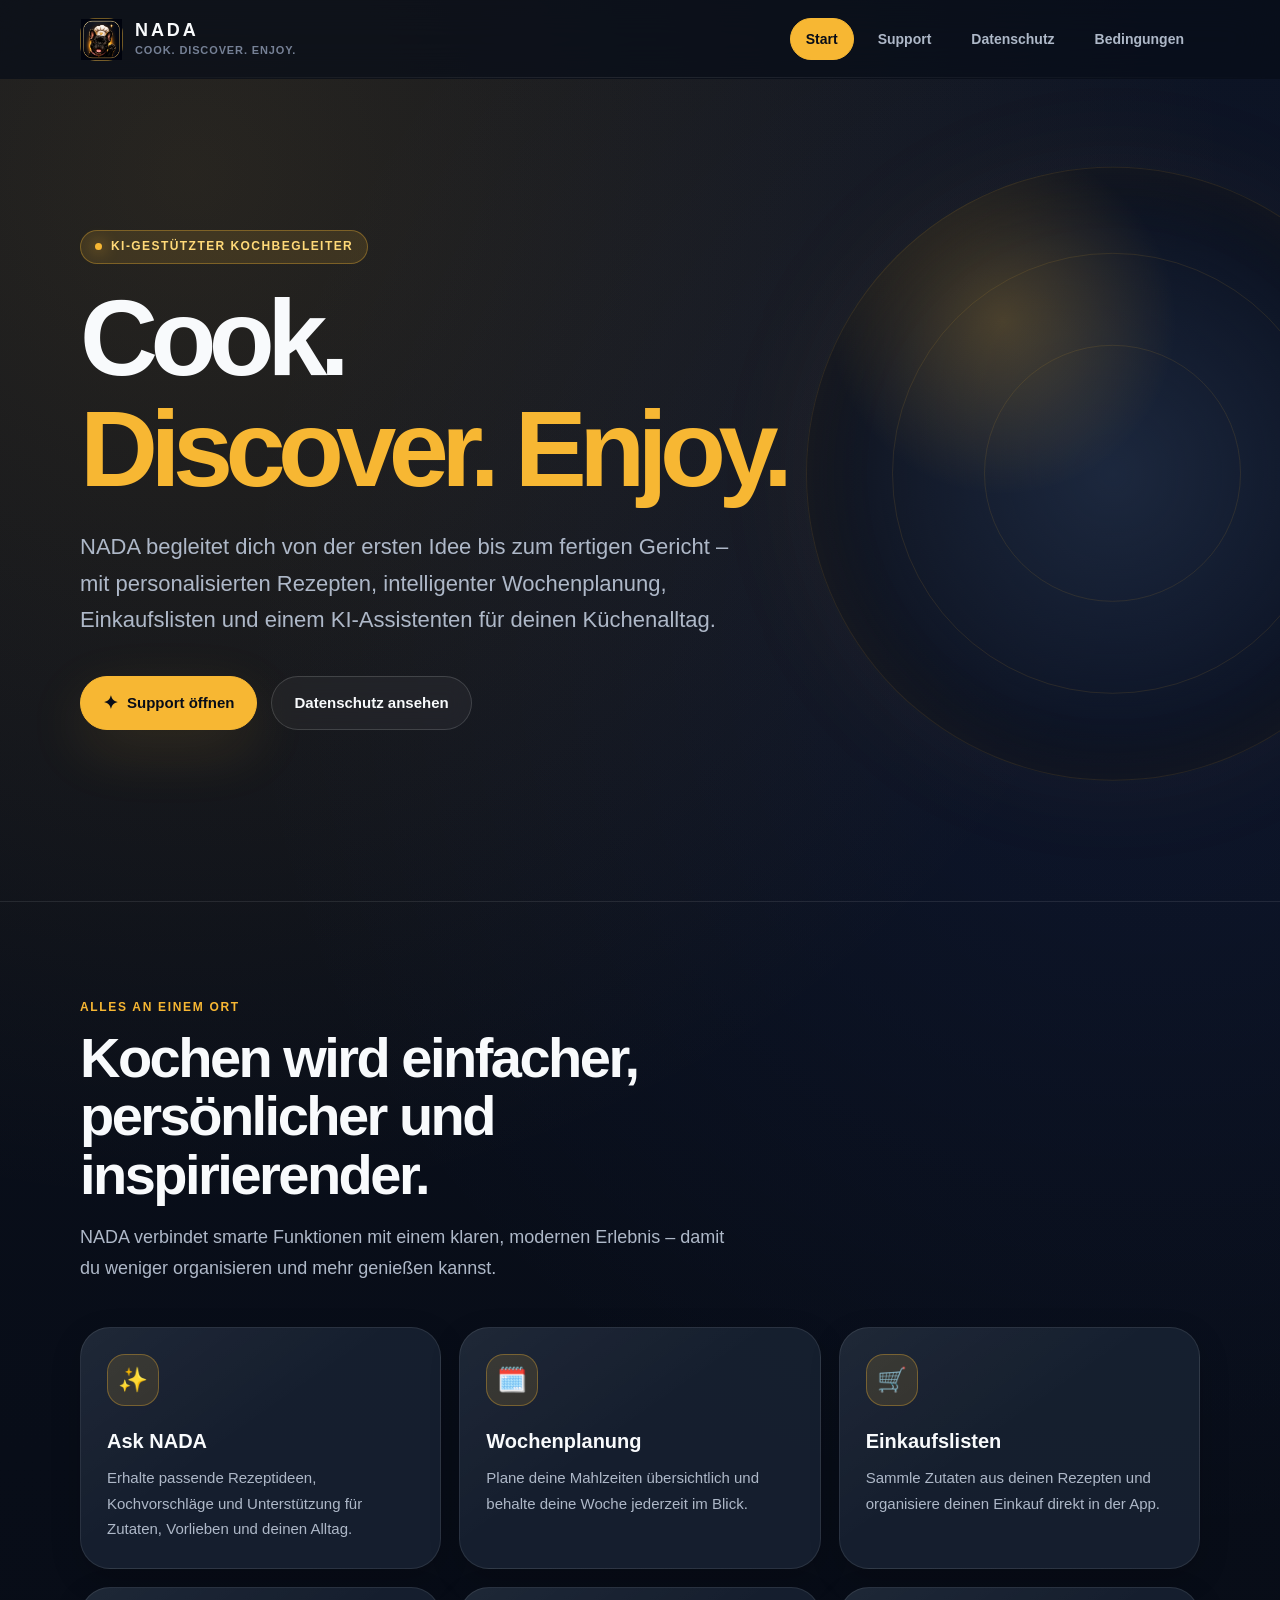
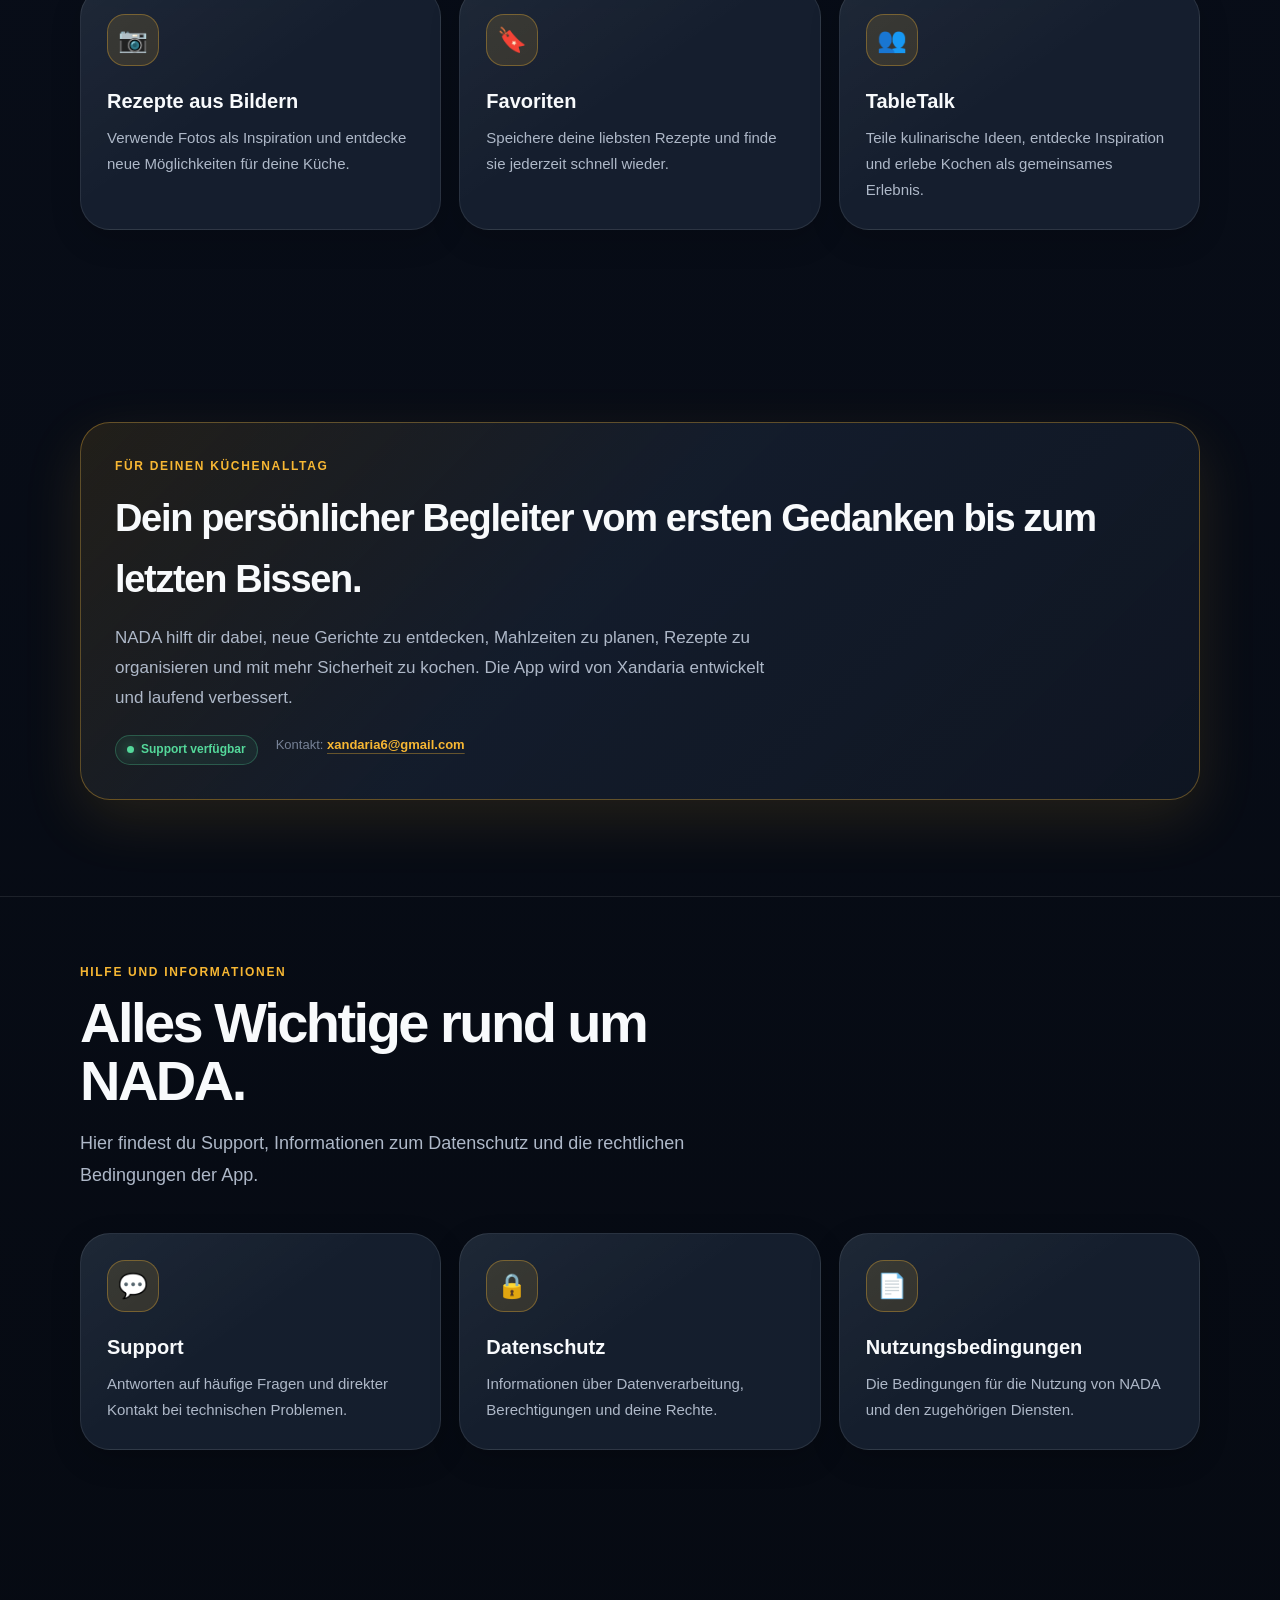
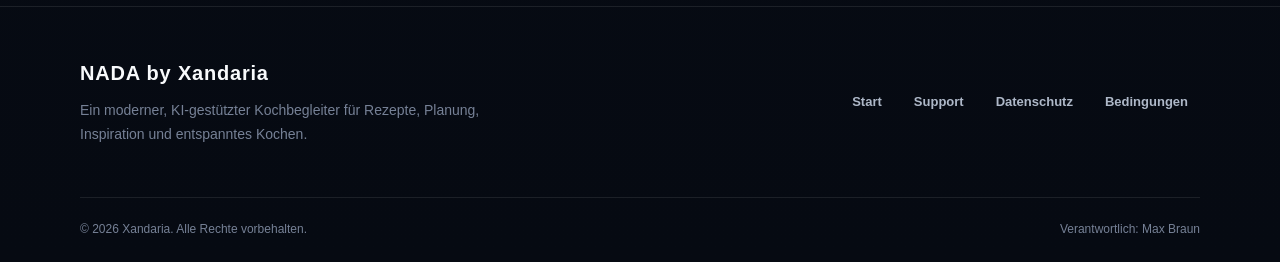
==== index.html @ 52d8f6e8 "Update index.html" ====
<!DOCTYPE html>
<html lang="de">
  <head>
    <meta charset="UTF-8" />
    <meta
      name="viewport"
      content="width=device-width, initial-scale=1"
    />

    <meta
      name="description"
      content="NADA ist dein KI-gestützter Kochbegleiter für Rezepte, Wochenplanung, Einkaufslisten und entspanntes Kochen."
    />

    <meta name="theme-color" content="#080d18" />

    <title>NADA – Cook. Discover. Enjoy.</title>

    <link rel="stylesheet" href="styles.css" />
  </head>

  <body>
    <a class="skip-link" href="#main-content">
      Zum Inhalt springen
    </a>

    <header class="site-header">
      <div class="site-shell navigation">
        <a
          class="brand"
          href="index.html"
          aria-label="NADA Startseite"
        >
          <span class="brand-mark">
            <img
              src="assets/nada-logo.png"
              alt="NADA Logo"
              class="brand-logo"
            />
          </span>

          <span class="brand-copy">
            <span class="brand-name">NADA</span>
            <span class="brand-tagline">
              Cook. Discover. Enjoy.
            </span>
          </span>
        </a>

        <nav
          class="navigation-links"
          aria-label="Hauptnavigation"
        >
          <a
            class="navigation-link active"
            href="index.html"
            aria-current="page"
          >
            Start
          </a>

          <a
            class="navigation-link"
            href="support.html"
          >
            Support
          </a>

          <a
            class="navigation-link"
            href="privacy.html"
          >
            Datenschutz
          </a>

          <a
            class="navigation-link"
            href="terms.html"
          >
            Bedingungen
          </a>
        </nav>

        <a
          class="mobile-menu"
          href="support.html"
          aria-label="Support öffnen"
        >
          ?
        </a>
      </div>
    </header>

    <main id="main-content">
      <section class="hero">
        <div class="site-shell">
          <div class="hero-content">
            <div class="eyebrow">
              <span
                class="eyebrow-dot"
                aria-hidden="true"
              ></span>

              KI-gestützter Kochbegleiter
            </div>

            <h1 class="hero-title">
              Cook.
              <span class="accent">
                Discover. Enjoy.
              </span>
            </h1>

            <p class="hero-description">
              NADA begleitet dich von der ersten Idee
              bis zum fertigen Gericht – mit
              personalisierten Rezepten, intelligenter
              Wochenplanung, Einkaufslisten und einem
              KI-Assistenten für deinen Küchenalltag.
            </p>

            <div class="hero-actions">
              <a
                class="button button-primary"
                href="support.html"
              >
                <span
                  class="button-icon"
                  aria-hidden="true"
                >
                  ✦
                </span>

                Support öffnen
              </a>

              <a
                class="button button-secondary"
                href="privacy.html"
              >
                Datenschutz ansehen
              </a>
            </div>
          </div>

          <div
            class="hero-orb"
            aria-hidden="true"
          ></div>
        </div>
      </section>

      <section class="section section-divider">
        <div class="site-shell">
          <div class="section-heading">
            <p class="section-kicker">
              Alles an einem Ort
            </p>

            <h2 class="section-title">
              Kochen wird einfacher, persönlicher
              und inspirierender.
            </h2>

            <p class="section-description">
              NADA verbindet smarte Funktionen mit
              einem klaren, modernen Erlebnis – damit
              du weniger organisieren und mehr genießen
              kannst.
            </p>
          </div>

          <div class="card-grid">
            <article class="card">
              <div
                class="card-icon"
                aria-hidden="true"
              >
                ✨
              </div>

              <h3 class="card-title">
                Ask NADA
              </h3>

              <p class="card-description">
                Erhalte passende Rezeptideen,
                Kochvorschläge und Unterstützung für
                Zutaten, Vorlieben und deinen Alltag.
              </p>
            </article>

            <article class="card">
              <div
                class="card-icon"
                aria-hidden="true"
              >
                🗓️
              </div>

              <h3 class="card-title">
                Wochenplanung
              </h3>

              <p class="card-description">
                Plane deine Mahlzeiten übersichtlich
                und behalte deine Woche jederzeit im
                Blick.
              </p>
            </article>

            <article class="card">
              <div
                class="card-icon"
                aria-hidden="true"
              >
                🛒
              </div>

              <h3 class="card-title">
                Einkaufslisten
              </h3>

              <p class="card-description">
                Sammle Zutaten aus deinen Rezepten und
                organisiere deinen Einkauf direkt in
                der App.
              </p>
            </article>

            <article class="card">
              <div
                class="card-icon"
                aria-hidden="true"
              >
                📷
              </div>

              <h3 class="card-title">
                Rezepte aus Bildern
              </h3>

              <p class="card-description">
                Verwende Fotos als Inspiration und
                entdecke neue Möglichkeiten für deine
                Küche.
              </p>
            </article>

            <article class="card">
              <div
                class="card-icon"
                aria-hidden="true"
              >
                🔖
              </div>

              <h3 class="card-title">
                Favoriten
              </h3>

              <p class="card-description">
                Speichere deine liebsten Rezepte und
                finde sie jederzeit schnell wieder.
              </p>
            </article>

            <article class="card">
              <div
                class="card-icon"
                aria-hidden="true"
              >
                👥
              </div>

              <h3 class="card-title">
                TableTalk
              </h3>

              <p class="card-description">
                Teile kulinarische Ideen, entdecke
                Inspiration und erlebe Kochen als
                gemeinsames Erlebnis.
              </p>
            </article>
          </div>
        </div>
      </section>

      <section class="section">
        <div class="site-shell">
          <div class="info-panel">
            <p class="section-kicker">
              Für deinen Küchenalltag
            </p>

            <h2 class="info-panel-title">
              Dein persönlicher Begleiter vom ersten
              Gedanken bis zum letzten Bissen.
            </h2>

            <p class="info-panel-text">
              NADA hilft dir dabei, neue Gerichte zu
              entdecken, Mahlzeiten zu planen, Rezepte
              zu organisieren und mit mehr Sicherheit
              zu kochen. Die App wird von Xandaria
              entwickelt und laufend verbessert.
            </p>

            <div class="meta-row">
              <span class="status-pill">
                <span
                  class="status-dot"
                  aria-hidden="true"
                ></span>

                Support verfügbar
              </span>

              <span>
                Kontakt:
                <a
                  class="text-link"
                  href="mailto:xandaria6@gmail.com"
                >
                  xandaria6@gmail.com
                </a>
              </span>
            </div>
          </div>
        </div>
      </section>

      <section class="section-compact section-divider">
        <div class="site-shell">
          <div class="section-heading">
            <p class="section-kicker">
              Hilfe und Informationen
            </p>

            <h2 class="section-title">
              Alles Wichtige rund um NADA.
            </h2>

            <p class="section-description">
              Hier findest du Support, Informationen
              zum Datenschutz und die rechtlichen
              Bedingungen der App.
            </p>
          </div>

          <div class="card-grid">
            <a
              class="card"
              href="support.html"
            >
              <div
                class="card-icon"
                aria-hidden="true"
              >
                💬
              </div>

              <h3 class="card-title">
                Support
              </h3>

              <p class="card-description">
                Antworten auf häufige Fragen und direkter
                Kontakt bei technischen Problemen.
              </p>
            </a>

            <a
              class="card"
              href="privacy.html"
            >
              <div
                class="card-icon"
                aria-hidden="true"
              >
                🔒
              </div>

              <h3 class="card-title">
                Datenschutz
              </h3>

              <p class="card-description">
                Informationen über Datenverarbeitung,
                Berechtigungen und deine Rechte.
              </p>
            </a>

            <a
              class="card"
              href="terms.html"
            >
              <div
                class="card-icon"
                aria-hidden="true"
              >
                📄
              </div>

              <h3 class="card-title">
                Nutzungsbedingungen
              </h3>

              <p class="card-description">
                Die Bedingungen für die Nutzung von
                NADA und den zugehörigen Diensten.
              </p>
            </a>
          </div>
        </div>
      </section>
    </main>

    <footer class="site-footer">
      <div class="site-shell footer-inner">
        <div class="footer-brand">
          <p class="footer-title">
            NADA by Xandaria
          </p>

          <p class="footer-description">
            Ein moderner, KI-gestützter Kochbegleiter
            für Rezepte, Planung, Inspiration und
            entspanntes Kochen.
          </p>
        </div>

        <nav
          class="footer-links"
          aria-label="Fußnavigation"
        >
          <a
            class="footer-link"
            href="index.html"
          >
            Start
          </a>

          <a
            class="footer-link"
            href="support.html"
          >
            Support
          </a>

          <a
            class="footer-link"
            href="privacy.html"
          >
            Datenschutz
          </a>

          <a
            class="footer-link"
            href="terms.html"
          >
            Bedingungen
          </a>
        </nav>
      </div>

      <div class="site-shell footer-bottom">
        <p>
          © 2026 Xandaria. Alle Rechte vorbehalten.
        </p>

        <p>
          Verantwortlich: Max Braun
        </p>
      </div>
    </footer>
  </body>
</html>
---- styles.css ----
:root {
  --midnight: #080d18;
  --midnight-soft: #0f1624;
  --surface: #131c2b;
  --surface-light: #1b2536;
  --card: rgba(24, 34, 51, 0.86);
  --card-solid: #182233;

  --honey: #f7b733;
  --honey-light: #ffd978;
  --honey-soft: rgba(247, 183, 51, 0.13);
  --honey-border: rgba(247, 183, 51, 0.34);

  --text: #f8fafc;
  --text-secondary: #aeb8c8;
  --text-muted: #768196;

  --border: rgba(255, 255, 255, 0.09);
  --border-strong: rgba(255, 255, 255, 0.15);

  --success: #54d89a;
  --danger: #ff7a86;

  --shadow-small: 0 10px 30px rgba(0, 0, 0, 0.18);
  --shadow-large: 0 30px 80px rgba(0, 0, 0, 0.34);
  --shadow-honey: 0 20px 60px rgba(247, 183, 51, 0.12);

  --radius-small: 14px;
  --radius-medium: 20px;
  --radius-large: 30px;
  --radius-pill: 999px;

  --content-width: 1120px;
  --reading-width: 780px;
}

* {
  box-sizing: border-box;
}

html {
  scroll-behavior: smooth;
  background: var(--midnight);
}

body {
  min-height: 100vh;
  margin: 0;
  overflow-x: hidden;
  color: var(--text);
  background:
    radial-gradient(
      circle at 15% 5%,
      rgba(247, 183, 51, 0.12),
      transparent 30%
    ),
    radial-gradient(
      circle at 90% 18%,
      rgba(68, 112, 255, 0.08),
      transparent 30%
    ),
    linear-gradient(
      180deg,
      #0b111e 0%,
      var(--midnight) 42%,
      #060a12 100%
    );
  font-family:
    Inter,
    -apple-system,
    BlinkMacSystemFont,
    "Segoe UI",
    Roboto,
    Helvetica,
    Arial,
    sans-serif;
  line-height: 1.6;
  -webkit-font-smoothing: antialiased;
  text-rendering: optimizeLegibility;
}

body::before {
  position: fixed;
  inset: 0;
  z-index: -2;
  pointer-events: none;
  content: "";
  opacity: 0.35;
  background-image:
    linear-gradient(
      rgba(255, 255, 255, 0.018) 1px,
      transparent 1px
    ),
    linear-gradient(
      90deg,
      rgba(255, 255, 255, 0.018) 1px,
      transparent 1px
    );
  background-size: 52px 52px;
  mask-image: linear-gradient(
    to bottom,
    black,
    transparent 82%
  );
}

body::after {
  position: fixed;
  top: -220px;
  left: 50%;
  z-index: -1;
  width: 760px;
  height: 760px;
  pointer-events: none;
  content: "";
  border-radius: 50%;
  transform: translateX(-50%);
  background: rgba(247, 183, 51, 0.04);
  filter: blur(100px);
}

img,
svg {
  display: block;
  max-width: 100%;
}

button,
a {
  font: inherit;
}

a {
  color: inherit;
  text-decoration: none;
}

a:focus-visible,
button:focus-visible {
  outline: 3px solid rgba(247, 183, 51, 0.58);
  outline-offset: 4px;
}

::selection {
  color: var(--midnight);
  background: var(--honey);
}

.site-shell {
  width: min(
    calc(100% - 40px),
    var(--content-width)
  );
  margin: 0 auto;
}

.reading-shell {
  width: min(
    calc(100% - 40px),
    var(--reading-width)
  );
  margin: 0 auto;
}

.site-header {
  position: sticky;
  top: 0;
  z-index: 100;
  border-bottom: 1px solid transparent;
  background: rgba(8, 13, 24, 0.72);
  backdrop-filter: blur(22px);
  -webkit-backdrop-filter: blur(22px);
}

.site-header::after {
  position: absolute;
  right: 0;
  bottom: 0;
  left: 0;
  height: 1px;
  content: "";
  background: linear-gradient(
    90deg,
    transparent,
    var(--border),
    transparent
  );
}

.navigation {
  min-height: 78px;
  display: flex;
  align-items: center;
  justify-content: space-between;
  gap: 28px;
}

.brand {
  display: inline-flex;
  align-items: center;
  gap: 12px;
  flex-shrink: 0;
}

.brand-mark {
  width: 43px;
  height: 43px;
  display: inline-grid;
  place-items: center;
  border: 1px solid var(--honey-border);
  border-radius: 15px;
  color: var(--honey);
  background:
    radial-gradient(
      circle at 30% 20%,
      rgba(255, 255, 255, 0.14),
      transparent 40%
    ),
    var(--honey-soft);
  box-shadow: inset 0 0 22px rgba(247, 183, 51, 0.08);
}

.brand-mark span {
  font-size: 20px;
  line-height: 1;
}

.brand-copy {
  display: flex;
  flex-direction: column;
  line-height: 1.05;
}

.brand-name {
  color: var(--text);
  font-size: 18px;
  font-weight: 800;
  letter-spacing: 0.16em;
}

.brand-tagline {
  margin-top: 5px;
  color: var(--text-muted);
  font-size: 11px;
  font-weight: 600;
  letter-spacing: 0.08em;
  text-transform: uppercase;
}

.navigation-links {
  display: flex;
  align-items: center;
  gap: 8px;
}

.navigation-link {
  min-height: 42px;
  display: inline-flex;
  align-items: center;
  padding: 0 15px;
  border: 1px solid transparent;
  border-radius: var(--radius-pill);
  color: var(--text-secondary);
  font-size: 14px;
  font-weight: 650;
  transition:
    color 160ms ease,
    background-color 160ms ease,
    border-color 160ms ease,
    transform 160ms ease;
}

.navigation-link:hover {
  color: var(--text);
  border-color: var(--border);
  background: rgba(255, 255, 255, 0.04);
  transform: translateY(-1px);
}

.navigation-link.active {
  color: var(--midnight);
  border-color: var(--honey);
  background: var(--honey);
}

.mobile-menu {
  display: none;
}

.hero {
  position: relative;
  min-height: calc(100vh - 78px);
  display: grid;
  align-items: center;
  padding: 88px 0 108px;
}

.hero-content {
  position: relative;
  z-index: 2;
  max-width: 820px;
}

.eyebrow {
  width: fit-content;
  min-height: 34px;
  display: inline-flex;
  align-items: center;
  gap: 9px;
  margin-bottom: 24px;
  padding: 0 14px;
  border: 1px solid var(--honey-border);
  border-radius: var(--radius-pill);
  color: var(--honey-light);
  background: var(--honey-soft);
  font-size: 12px;
  font-weight: 750;
  letter-spacing: 0.12em;
  text-transform: uppercase;
}

.eyebrow-dot {
  width: 7px;
  height: 7px;
  border-radius: 50%;
  background: var(--honey);
  box-shadow: 0 0 16px var(--honey);
}

.hero-title {
  max-width: 900px;
  margin: 0;
  color: var(--text);
  font-size: clamp(52px, 9vw, 108px);
  font-weight: 850;
  letter-spacing: -0.07em;
  line-height: 0.92;
}

.hero-title .accent {
  display: block;
  margin-top: 12px;
  color: var(--honey);
}

.hero-description {
  max-width: 670px;
  margin: 31px 0 0;
  color: var(--text-secondary);
  font-size: clamp(18px, 2vw, 22px);
  line-height: 1.65;
}

.hero-actions {
  display: flex;
  flex-wrap: wrap;
  gap: 14px;
  margin-top: 38px;
}

.button {
  min-height: 54px;
  display: inline-flex;
  align-items: center;
  justify-content: center;
  gap: 9px;
  padding: 0 22px;
  border: 1px solid transparent;
  border-radius: var(--radius-pill);
  cursor: pointer;
  font-size: 15px;
  font-weight: 750;
  transition:
    transform 170ms ease,
    box-shadow 170ms ease,
    border-color 170ms ease,
    background-color 170ms ease;
}

.button:hover {
  transform: translateY(-2px);
}

.button-primary {
  color: var(--midnight);
  border-color: var(--honey);
  background: var(--honey);
  box-shadow: var(--shadow-honey);
}

.button-primary:hover {
  background: var(--honey-light);
  box-shadow: 0 20px 60px rgba(247, 183, 51, 0.2);
}

.button-secondary {
  color: var(--text);
  border-color: var(--border-strong);
  background: rgba(255, 255, 255, 0.045);
  backdrop-filter: blur(10px);
}

.button-secondary:hover {
  border-color: var(--honey-border);
  background: var(--honey-soft);
}

.button-icon {
  font-size: 18px;
  line-height: 1;
}

.hero-orb {
  position: absolute;
  top: 48%;
  right: -140px;
  z-index: 0;
  width: min(48vw, 620px);
  aspect-ratio: 1;
  border: 1px solid rgba(247, 183, 51, 0.12);
  border-radius: 50%;
  transform: translateY(-50%);
  background:
    radial-gradient(
      circle at 32% 25%,
      rgba(247, 183, 51, 0.24),
      transparent 28%
    ),
    radial-gradient(
      circle at 50% 50%,
      rgba(30, 42, 64, 0.9),
      rgba(8, 13, 24, 0.4) 68%
    );
  box-shadow:
    inset 0 0 80px rgba(247, 183, 51, 0.06),
    0 0 120px rgba(247, 183, 51, 0.05);
}

.hero-orb::before,
.hero-orb::after {
  position: absolute;
  border: 1px solid rgba(247, 183, 51, 0.11);
  border-radius: 50%;
  content: "";
}

.hero-orb::before {
  inset: 14%;
}

.hero-orb::after {
  inset: 29%;
}

.section {
  padding: 96px 0;
}

.section-compact {
  padding: 66px 0;
}

.section-divider {
  border-top: 1px solid var(--border);
}

.section-heading {
  max-width: 720px;
  margin-bottom: 42px;
}

.section-kicker {
  margin: 0 0 12px;
  color: var(--honey);
  font-size: 12px;
  font-weight: 800;
  letter-spacing: 0.14em;
  text-transform: uppercase;
}

.section-title {
  margin: 0;
  color: var(--text);
  font-size: clamp(34px, 5vw, 56px);
  font-weight: 820;
  letter-spacing: -0.045em;
  line-height: 1.04;
}

.section-description {
  max-width: 660px;
  margin: 18px 0 0;
  color: var(--text-secondary);
  font-size: 18px;
  line-height: 1.75;
}

.card-grid {
  display: grid;
  grid-template-columns:
    repeat(3, minmax(0, 1fr));
  gap: 18px;
}

.card {
  position: relative;
  overflow: hidden;
  padding: 26px;
  border: 1px solid var(--border);
  border-radius: var(--radius-large);
  background:
    linear-gradient(
      145deg,
      rgba(255, 255, 255, 0.045),
      transparent 45%
    ),
    var(--card);
  box-shadow: var(--shadow-small);
  transition:
    transform 180ms ease,
    border-color 180ms ease,
    box-shadow 180ms ease;
}

.card:hover {
  border-color: var(--honey-border);
  transform: translateY(-4px);
  box-shadow: var(--shadow-large);
}

.card-icon {
  width: 52px;
  height: 52px;
  display: inline-grid;
  place-items: center;
  margin-bottom: 22px;
  border: 1px solid var(--honey-border);
  border-radius: 18px;
  color: var(--honey);
  background: var(--honey-soft);
  font-size: 24px;
}

.card-title {
  margin: 0;
  color: var(--text);
  font-size: 20px;
  font-weight: 760;
  line-height: 1.3;
}

.card-description {
  margin: 11px 0 0;
  color: var(--text-secondary);
  font-size: 15px;
  line-height: 1.72;
}

.info-panel {
  padding: 34px;
  border: 1px solid var(--honey-border);
  border-radius: var(--radius-large);
  background:
    linear-gradient(
      135deg,
      rgba(247, 183, 51, 0.11),
      rgba(24, 34, 51, 0.75) 45%,
      rgba(16, 23, 36, 0.88)
    );
  box-shadow: var(--shadow-honey);
}

.info-panel-title {
  margin: 0;
  color: var(--text);
  font-size: clamp(26px, 4vw, 38px);
  font-weight: 800;
  letter-spacing: -0.035em;
}

.info-panel-text {
  max-width: 680px;
  margin: 14px 0 0;
  color: var(--text-secondary);
  font-size: 17px;
  line-height: 1.75;
}

.page-hero {
  padding: 100px 0 62px;
}

.page-hero-inner {
  max-width: 800px;
}

.page-title {
  margin: 0;
  color: var(--text);
  font-size: clamp(44px, 8vw, 76px);
  font-weight: 850;
  letter-spacing: -0.06em;
  line-height: 0.98;
}

.page-description {
  max-width: 680px;
  margin: 24px 0 0;
  color: var(--text-secondary);
  font-size: 19px;
  line-height: 1.75;
}

.content-card {
  padding: clamp(24px, 5vw, 48px);
  border: 1px solid var(--border);
  border-radius: var(--radius-large);
  background: rgba(18, 27, 42, 0.78);
  box-shadow: var(--shadow-large);
}

.content-card + .content-card {
  margin-top: 18px;
}

.content-card h2 {
  margin: 0 0 14px;
  color: var(--text);
  font-size: 27px;
  font-weight: 780;
  letter-spacing: -0.025em;
}

.content-card h3 {
  margin: 31px 0 11px;
  color: var(--text);
  font-size: 19px;
  font-weight: 750;
}

.content-card p {
  margin: 0 0 17px;
  color: var(--text-secondary);
  font-size: 16px;
  line-height: 1.82;
}

.content-card p:last-child {
  margin-bottom: 0;
}

.content-card ul,
.content-card ol {
  margin: 13px 0 22px;
  padding-left: 24px;
  color: var(--text-secondary);
}

.content-card li {
  margin-bottom: 9px;
  padding-left: 3px;
  line-height: 1.72;
}

.content-card strong {
  color: var(--text);
}

.text-link {
  color: var(--honey);
  font-weight: 700;
  text-decoration: underline;
  text-decoration-color: rgba(247, 183, 51, 0.36);
  text-underline-offset: 4px;
}

.text-link:hover {
  color: var(--honey-light);
  text-decoration-color: var(--honey-light);
}

.faq-list {
  display: grid;
  gap: 14px;
}

.faq-item {
  overflow: hidden;
  border: 1px solid var(--border);
  border-radius: var(--radius-medium);
  background: rgba(255, 255, 255, 0.025);
}

.faq-item summary {
  position: relative;
  padding: 21px 58px 21px 22px;
  cursor: pointer;
  color: var(--text);
  font-size: 16px;
  font-weight: 720;
  list-style: none;
}

.faq-item summary::-webkit-details-marker {
  display: none;
}

.faq-item summary::after {
  position: absolute;
  top: 50%;
  right: 22px;
  color: var(--honey);
  content: "+";
  font-size: 24px;
  font-weight: 400;
  line-height: 1;
  transform: translateY(-50%);
  transition: transform 160ms ease;
}

.faq-item[open] summary::after {
  transform:
    translateY(-50%)
    rotate(45deg);
}

.faq-content {
  padding: 0 22px 21px;
  color: var(--text-secondary);
  font-size: 15px;
  line-height: 1.75;
}

.contact-card {
  display: flex;
  align-items: center;
  justify-content: space-between;
  gap: 26px;
  margin-top: 20px;
  padding: 28px;
  border: 1px solid var(--honey-border);
  border-radius: var(--radius-large);
  background: var(--honey-soft);
}

.contact-card-copy h2 {
  margin: 0;
  color: var(--text);
  font-size: 25px;
  font-weight: 780;
}

.contact-card-copy p {
  margin: 8px 0 0;
  color: var(--text-secondary);
}

.contact-email {
  flex-shrink: 0;
}

.notice {
  margin: 22px 0;
  padding: 18px 20px;
  border: 1px solid var(--border);
  border-left: 3px solid var(--honey);
  border-radius: 0 var(--radius-small) var(--radius-small) 0;
  color: var(--text-secondary);
  background: rgba(247, 183, 51, 0.055);
}

.notice strong {
  color: var(--text);
}

.meta-row {
  display: flex;
  flex-wrap: wrap;
  gap: 10px 18px;
  margin-top: 22px;
  color: var(--text-muted);
  font-size: 13px;
}

.status-pill {
  min-height: 30px;
  display: inline-flex;
  align-items: center;
  gap: 7px;
  padding: 0 11px;
  border: 1px solid rgba(84, 216, 154, 0.28);
  border-radius: var(--radius-pill);
  color: var(--success);
  background: rgba(84, 216, 154, 0.08);
  font-size: 12px;
  font-weight: 750;
}

.status-dot {
  width: 7px;
  height: 7px;
  border-radius: 50%;
  background: var(--success);
  box-shadow: 0 0 12px rgba(84, 216, 154, 0.6);
}

.site-footer {
  margin-top: 90px;
  border-top: 1px solid var(--border);
}

.footer-inner {
  min-height: 190px;
  display: grid;
  grid-template-columns:
    1fr auto;
  align-items: center;
  gap: 28px;
}

.footer-brand {
  max-width: 460px;
}

.footer-title {
  margin: 0;
  color: var(--text);
  font-size: 20px;
  font-weight: 780;
  letter-spacing: 0.04em;
}

.footer-description {
  margin: 10px 0 0;
  color: var(--text-muted);
  font-size: 14px;
  line-height: 1.7;
}

.footer-links {
  display: flex;
  flex-wrap: wrap;
  justify-content: flex-end;
  gap: 8px;
}

.footer-link {
  padding: 9px 12px;
  border-radius: var(--radius-pill);
  color: var(--text-secondary);
  font-size: 13px;
  font-weight: 650;
  transition:
    color 160ms ease,
    background-color 160ms ease;
}

.footer-link:hover {
  color: var(--honey);
  background: var(--honey-soft);
}

.footer-bottom {
  min-height: 65px;
  display: flex;
  align-items: center;
  justify-content: space-between;
  gap: 24px;
  border-top: 1px solid var(--border);
  color: var(--text-muted);
  font-size: 12px;
}

.footer-bottom p {
  margin: 0;
}

.skip-link {
  position: fixed;
  top: 14px;
  left: 14px;
  z-index: 1000;
  padding: 12px 16px;
  border-radius: var(--radius-small);
  color: var(--midnight);
  background: var(--honey);
  font-weight: 750;
  transform: translateY(-160%);
  transition: transform 150ms ease;
}

.skip-link:focus {
  transform: translateY(0);
}

.spacer-small {
  height: 18px;
}

.spacer-medium {
  height: 38px;
}

.spacer-large {
  height: 70px;
}

.text-center {
  text-align: center;
}

.text-muted {
  color: var(--text-muted);
}

.text-honey {
  color: var(--honey);
}

@media (max-width: 900px) {
  .navigation {
    min-height: 72px;
  }

  .brand-tagline {
    display: none;
  }

  .navigation-links {
    gap: 2px;
  }

  .navigation-link {
    padding: 0 11px;
    font-size: 13px;
  }

  .hero {
    min-height: auto;
    padding: 96px 0 100px;
  }

  .hero-content {
    max-width: 700px;
  }

  .hero-orb {
    top: 46%;
    right: -250px;
    width: 610px;
    opacity: 0.6;
  }

  .card-grid {
    grid-template-columns:
      repeat(2, minmax(0, 1fr));
  }

  .card-grid .card:last-child {
    grid-column: span 2;
  }

  .footer-inner {
    grid-template-columns: 1fr;
    padding: 48px 0;
  }

  .footer-links {
    justify-content: flex-start;
  }
}

@media (max-width: 680px) {
  .site-shell,
  .reading-shell {
    width: min(
      calc(100% - 28px),
      var(--content-width)
    );
  }

  .site-header {
    position: relative;
  }

  .navigation {
    min-height: 74px;
  }

  .brand-mark {
    width: 39px;
    height: 39px;
    border-radius: 13px;
  }

  .brand-name {
    font-size: 16px;
  }

  .navigation-links {
    display: none;
  }

  .mobile-menu {
    min-width: 44px;
    min-height: 44px;
    display: inline-flex;
    align-items: center;
    justify-content: center;
    border: 1px solid var(--border);
    border-radius: 14px;
    color: var(--text);
    background: rgba(255, 255, 255, 0.035);
  }

  .hero {
    padding: 74px 0 82px;
  }

  .eyebrow {
    margin-bottom: 19px;
    font-size: 10px;
  }

  .hero-title {
    font-size: clamp(46px, 17vw, 68px);
    letter-spacing: -0.065em;
  }

  .hero-title .accent {
    margin-top: 8px;
  }

  .hero-description {
    margin-top: 24px;
    font-size: 17px;
  }

  .hero-actions {
    display: grid;
    grid-template-columns: 1fr;
    margin-top: 31px;
  }

  .button {
    width: 100%;
  }

  .hero-orb {
    top: 51%;
    right: -330px;
    width: 560px;
    opacity: 0.46;
  }

  .section {
    padding: 72px 0;
  }

  .section-compact {
    padding: 52px 0;
  }

  .section-heading {
    margin-bottom: 30px;
  }

  .section-description {
    font-size: 16px;
  }

  .card-grid {
    grid-template-columns: 1fr;
  }

  .card-grid .card:last-child {
    grid-column: auto;
  }

  .card {
    padding: 23px;
  }

  .info-panel {
    padding: 25px;
  }

  .page-hero {
    padding: 72px 0 44px;
  }

  .page-description {
    font-size: 17px;
  }

  .content-card {
    border-radius: 23px;
  }

  .contact-card {
    align-items: stretch;
    flex-direction: column;
    padding: 24px;
  }

  .contact-email {
    width: 100%;
  }

  .footer-inner {
    min-height: auto;
  }

  .footer-links {
    display: grid;
    grid-template-columns:
      repeat(2, minmax(0, 1fr));
    width: 100%;
  }

  .footer-link {
    padding: 10px 0;
  }

  .footer-bottom {
    min-height: auto;
    align-items: flex-start;
    flex-direction: column;
    padding: 22px 0 28px;
  }
}

@media (max-width: 390px) {
  .site-shell,
  .reading-shell {
    width: min(
      calc(100% - 22px),
      var(--content-width)
    );
  }

  .hero-title {
    font-size: 43px;
  }

  .brand {
    gap: 9px;
  }

  .brand-name {
    font-size: 15px;
    letter-spacing: 0.12em;
  }

  .card,
  .content-card {
    padding: 20px;
  }
}

@media (prefers-reduced-motion: reduce) {
  *,
  *::before,
  *::after {
    scroll-behavior: auto !important;
    animation-duration: 0.01ms !important;
    animation-iteration-count: 1 !important;
    transition-duration: 0.01ms !important;
  }
}
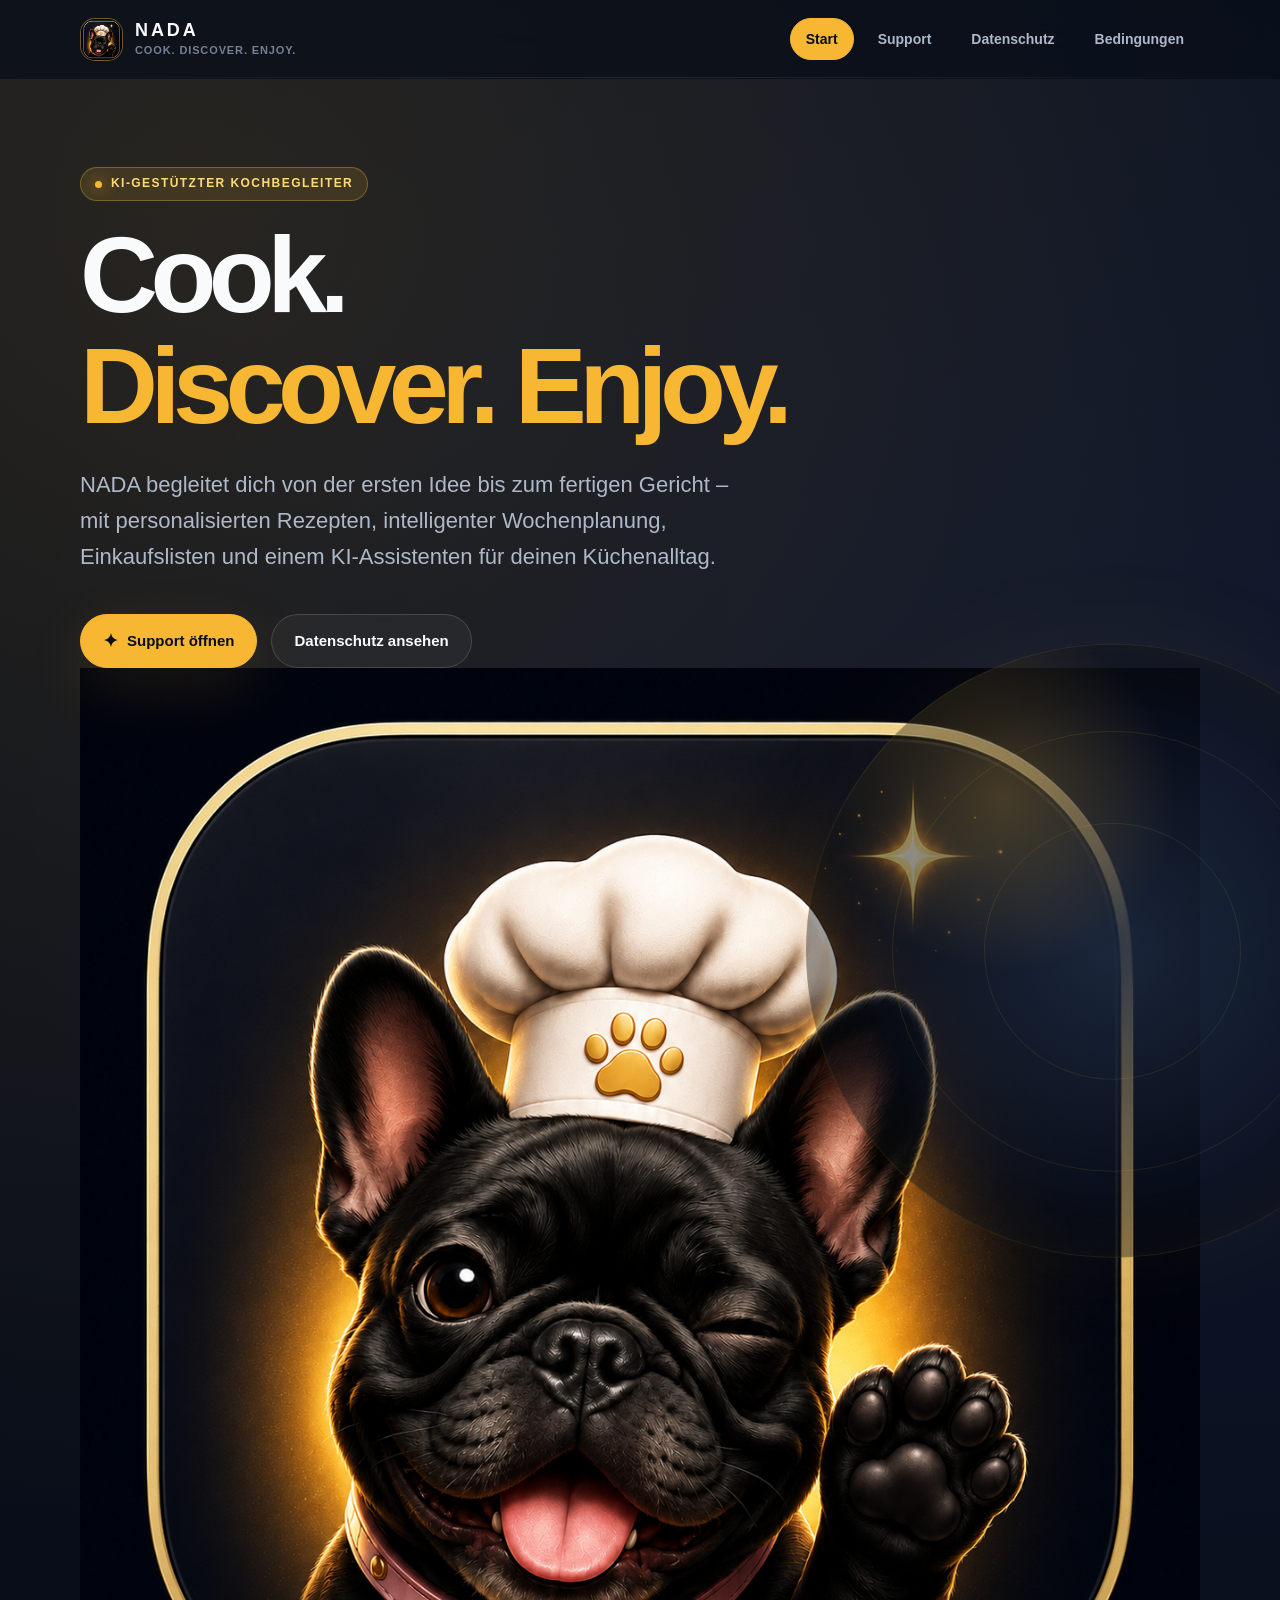
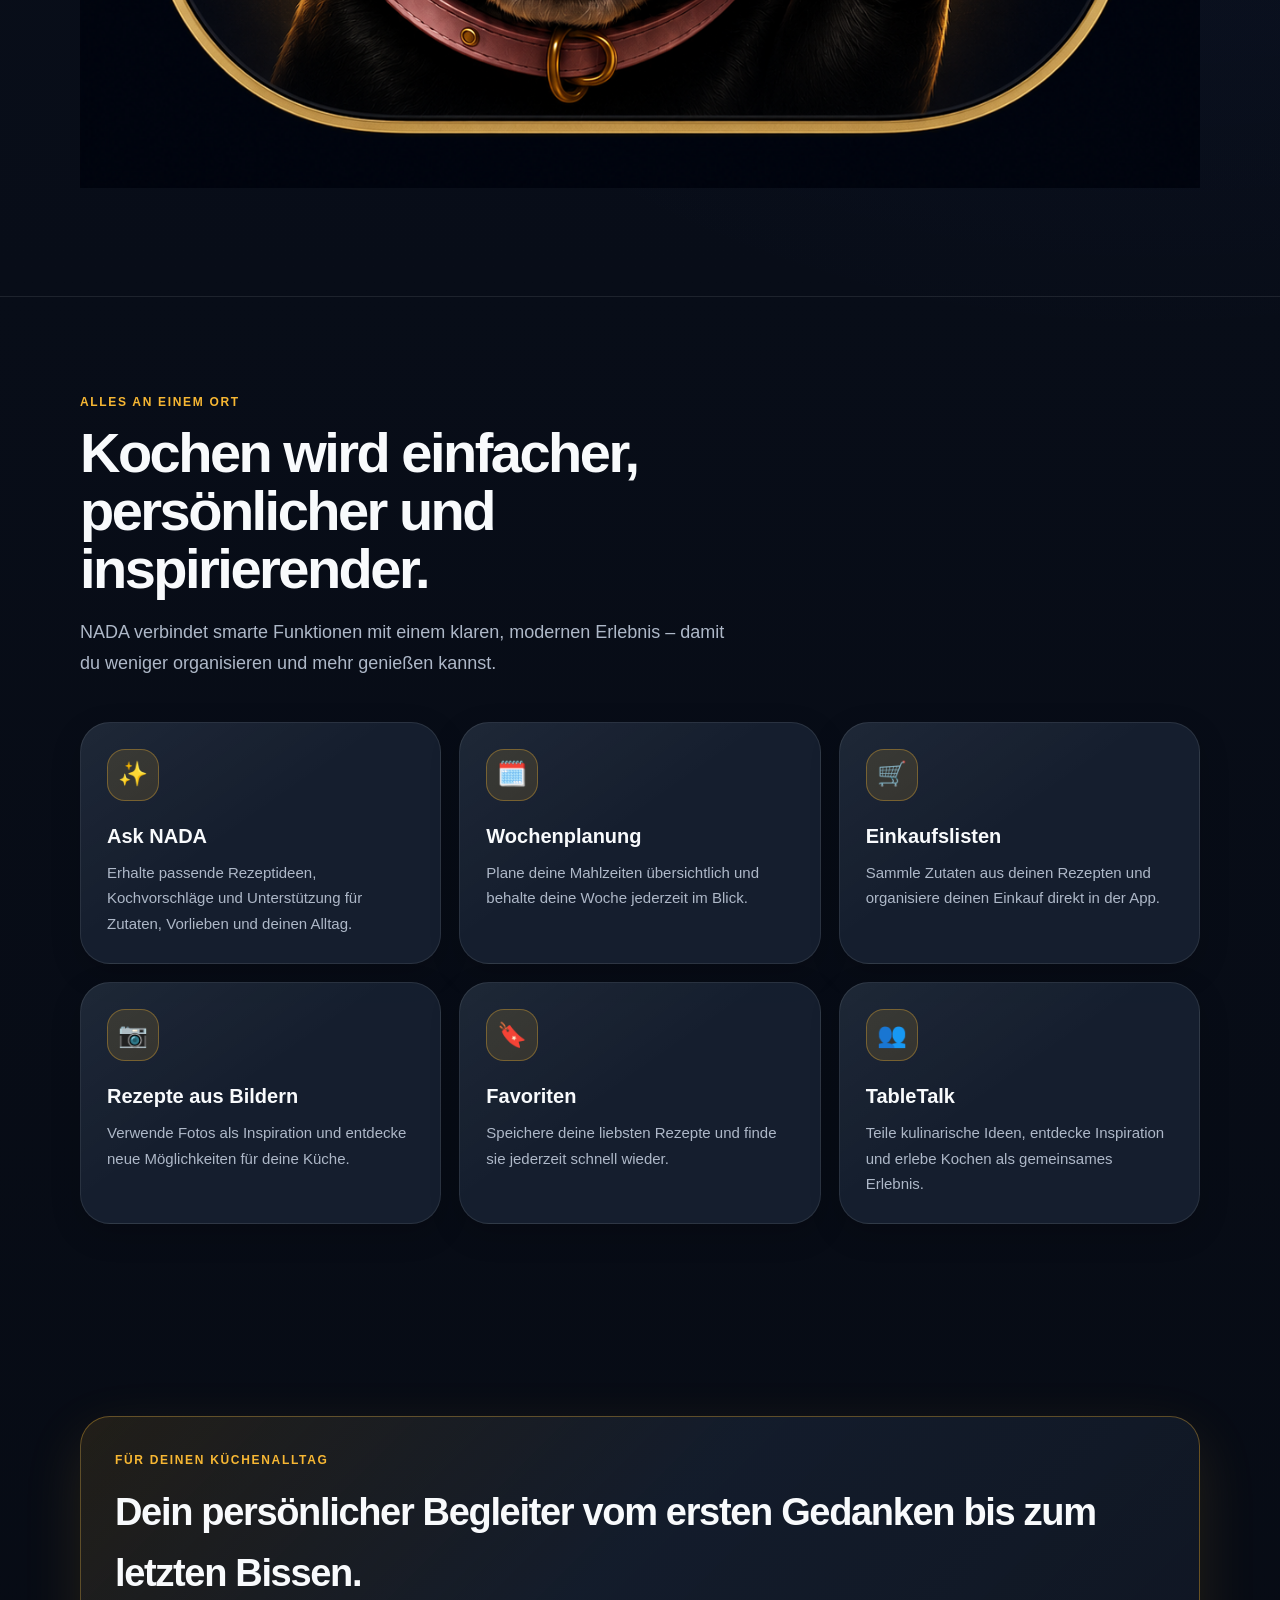
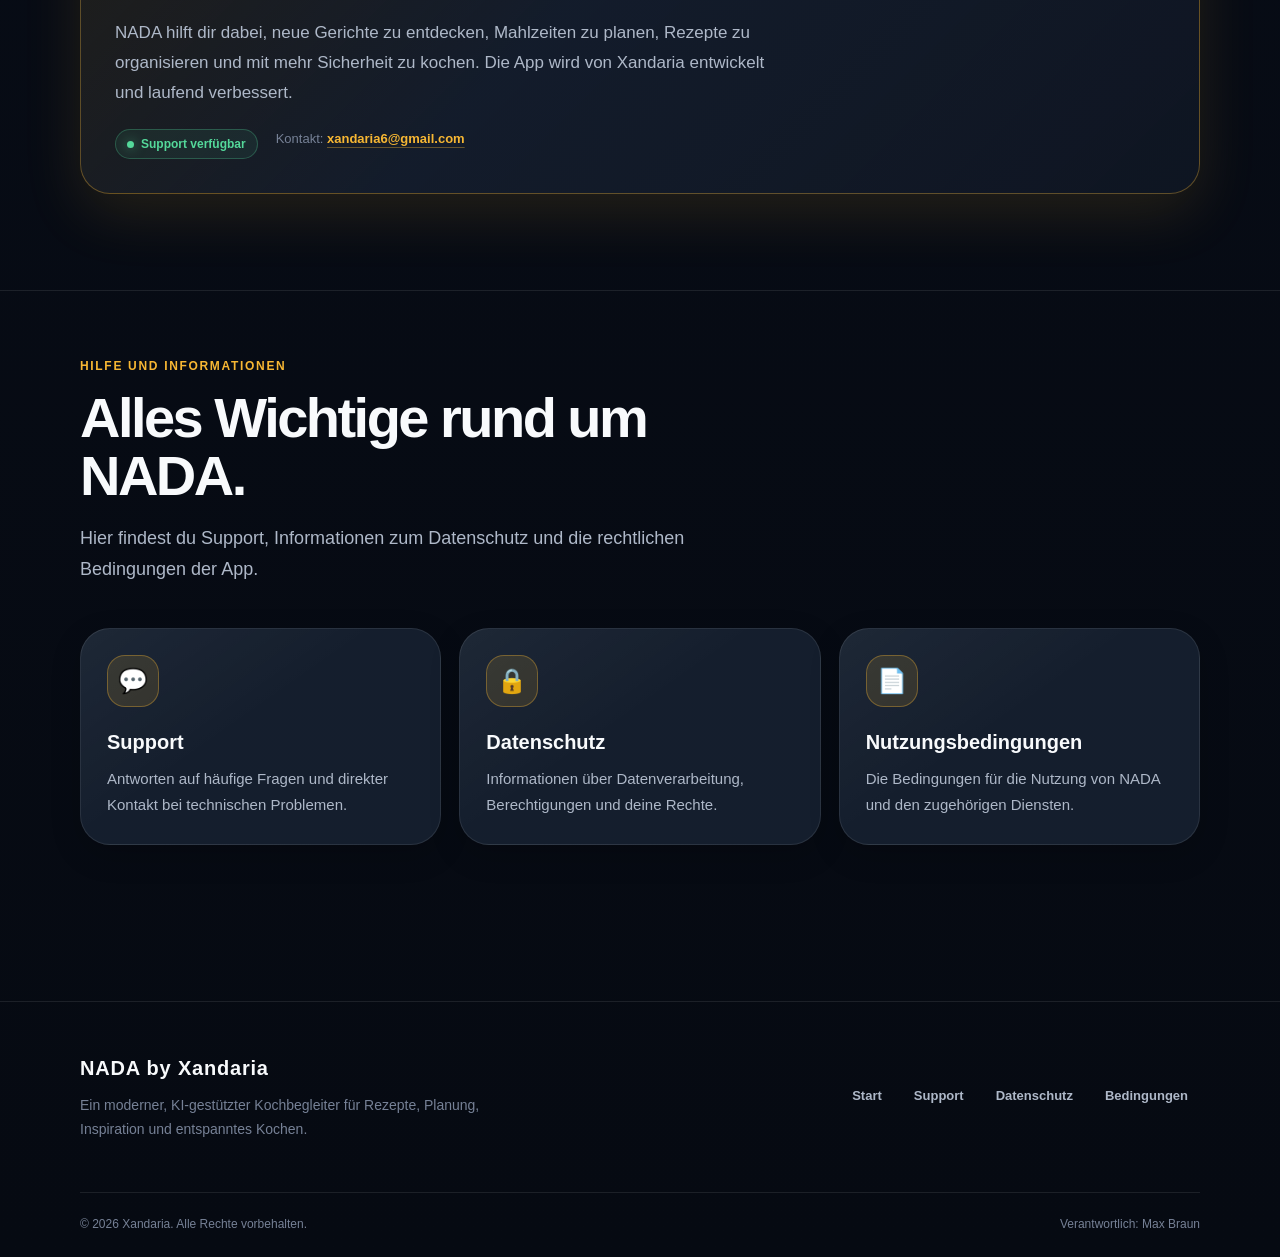
==== commit 7cabce2b: "Update index.html" ====
--- a/index.html
+++ b/index.html
@@ -143,10 +143,15 @@
             </div>
           </div>
 
-          <div
-            class="hero-orb"
-            aria-hidden="true"
-          ></div>
+          <div class="hero-visual" aria-hidden="true">
+  <div class="hero-orb"></div>
+
+  <img
+    class="hero-mascot"
+    src="assets/nada-logo.png"
+    alt=""
+  />
+        </div>
         </div>
       </section>
 
--- a/styles.css
+++ b/styles.css
@@ -220,6 +220,18 @@
   box-shadow: inset 0 0 22px rgba(247, 183, 51, 0.08);
 }
 
+.brand-logo {
+  width: 100%;
+  height: 100%;
+  object-fit: cover;
+  object-position: center;
+  border-radius: 12px;
+  display: block;
+}
+
+.brand-mark {
+  overflow: hidden;
+}
 .brand-mark span {
   font-size: 20px;
   line-height: 1;
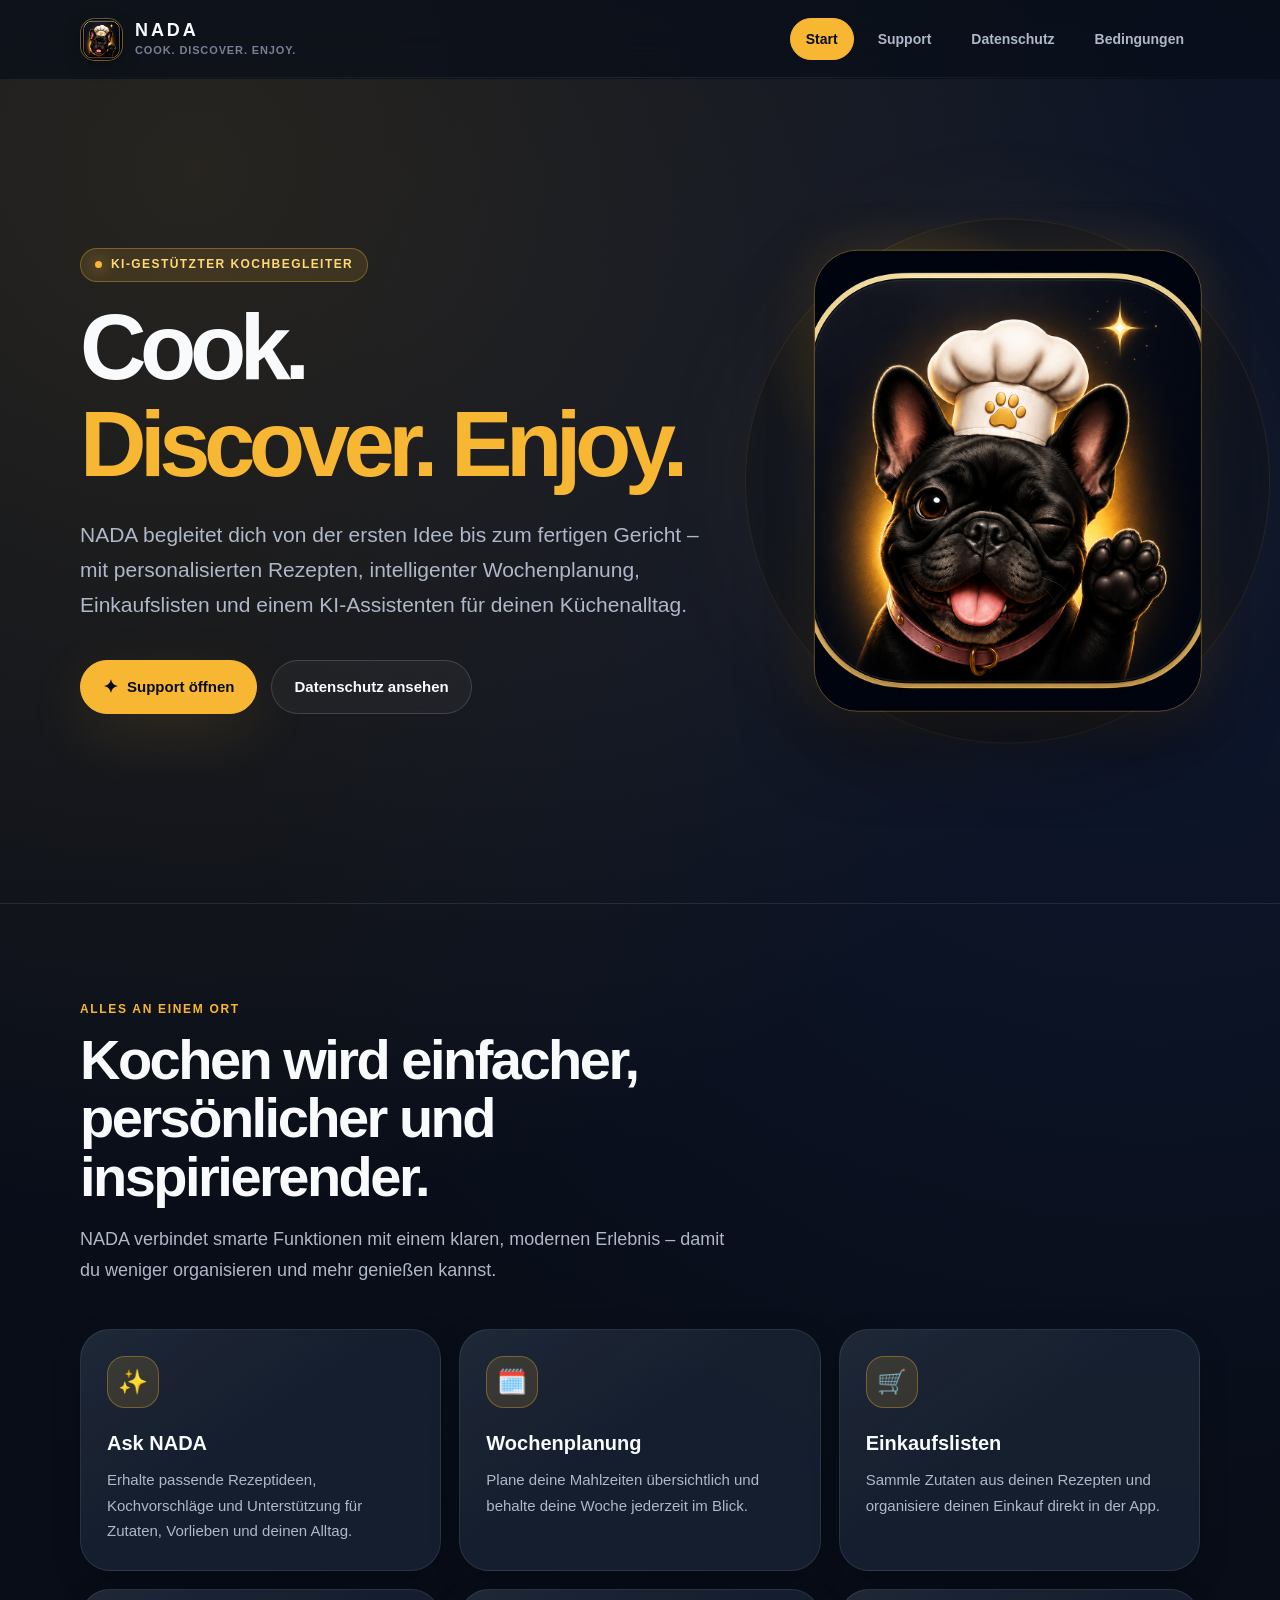
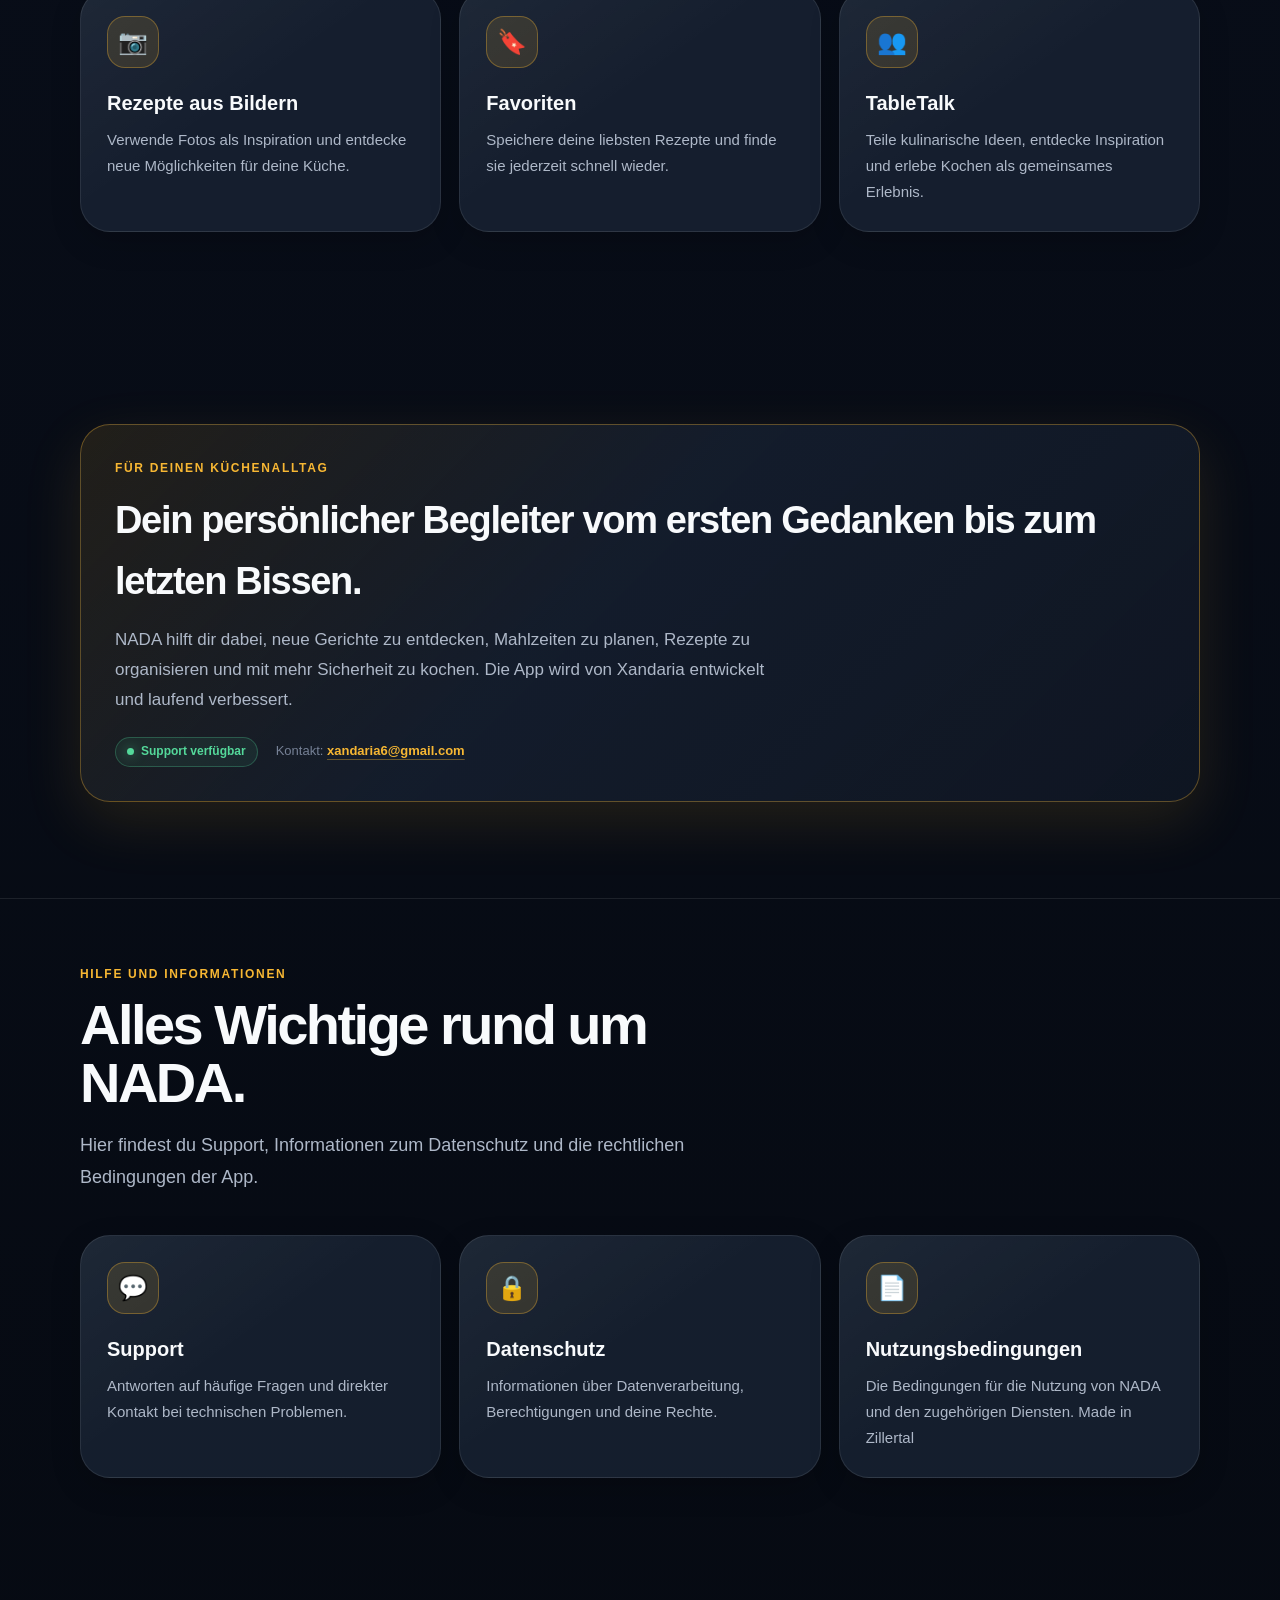
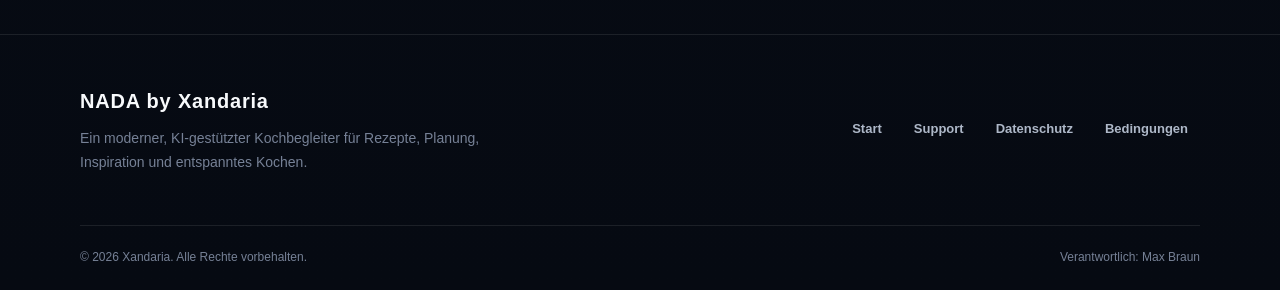
==== commit 5b16d25e: "Update index.html" ====
--- a/index.html
+++ b/index.html
@@ -93,7 +93,7 @@
 
     <main id="main-content">
       <section class="hero">
-        <div class="site-shell">
+        <div class="site-shell hero-layout">
           <div class="hero-content">
             <div class="eyebrow">
               <span
@@ -414,7 +414,7 @@
 
               <p class="card-description">
                 Die Bedingungen für die Nutzung von
-                NADA und den zugehörigen Diensten.
+                NADA und den zugehörigen Diensten. Made in Zillertal
               </p>
             </a>
           </div>
--- a/styles.css
+++ b/styles.css
@@ -162,6 +162,8 @@
   margin: 0 auto;
 }
 
+/* Header */
+
 .site-header {
   position: sticky;
   top: 0;
@@ -207,6 +209,8 @@
   height: 43px;
   display: inline-grid;
   place-items: center;
+  flex-shrink: 0;
+  overflow: hidden;
   border: 1px solid var(--honey-border);
   border-radius: 15px;
   color: var(--honey);
@@ -217,21 +221,20 @@
       transparent 40%
     ),
     var(--honey-soft);
-  box-shadow: inset 0 0 22px rgba(247, 183, 51, 0.08);
+  box-shadow:
+    inset 0 0 22px rgba(247, 183, 51, 0.08),
+    0 6px 18px rgba(0, 0, 0, 0.22);
 }
 
 .brand-logo {
   width: 100%;
   height: 100%;
+  display: block;
+  border-radius: 13px;
   object-fit: cover;
-  object-position: center;
-  border-radius: 12px;
-  display: block;
-}
-
-.brand-mark {
-  overflow: hidden;
-}
+  object-position: center 34%;
+}
+
 .brand-mark span {
   font-size: 20px;
   line-height: 1;
@@ -299,18 +302,28 @@
   display: none;
 }
 
+/* Startseiten-Hero */
+
 .hero {
   position: relative;
   min-height: calc(100vh - 78px);
   display: grid;
   align-items: center;
-  padding: 88px 0 108px;
+  overflow: hidden;
+  padding: 72px 0 92px;
+}
+
+.hero-layout {
+  position: relative;
+  min-height: 660px;
+  display: flex;
+  align-items: center;
 }
 
 .hero-content {
   position: relative;
-  z-index: 2;
-  max-width: 820px;
+  z-index: 3;
+  width: min(100%, 700px);
 }
 
 .eyebrow {
@@ -334,16 +347,17 @@
 .eyebrow-dot {
   width: 7px;
   height: 7px;
+  flex-shrink: 0;
   border-radius: 50%;
   background: var(--honey);
   box-shadow: 0 0 16px var(--honey);
 }
 
 .hero-title {
-  max-width: 900px;
+  max-width: 760px;
   margin: 0;
   color: var(--text);
-  font-size: clamp(52px, 9vw, 108px);
+  font-size: clamp(52px, 7.2vw, 96px);
   font-weight: 850;
   letter-spacing: -0.07em;
   line-height: 0.92;
@@ -356,10 +370,10 @@
 }
 
 .hero-description {
-  max-width: 670px;
+  max-width: 620px;
   margin: 31px 0 0;
   color: var(--text-secondary);
-  font-size: clamp(18px, 2vw, 22px);
+  font-size: clamp(18px, 1.8vw, 21px);
   line-height: 1.65;
 }
 
@@ -410,6 +424,7 @@
   border-color: var(--border-strong);
   background: rgba(255, 255, 255, 0.045);
   backdrop-filter: blur(10px);
+  -webkit-backdrop-filter: blur(10px);
 }
 
 .button-secondary:hover {
@@ -422,16 +437,26 @@
   line-height: 1;
 }
 
+/* Nada-Maskottchen rechts im Hero */
+
+.hero-visual {
+  position: absolute;
+  top: 50%;
+  right: -70px;
+  z-index: 1;
+  width: min(41vw, 540px);
+  aspect-ratio: 1;
+  transform: translateY(-50%);
+  pointer-events: none;
+}
+
 .hero-orb {
   position: absolute;
-  top: 48%;
-  right: -140px;
-  z-index: 0;
-  width: min(48vw, 620px);
-  aspect-ratio: 1;
+  inset: 0;
+  width: 100%;
+  height: 100%;
   border: 1px solid rgba(247, 183, 51, 0.12);
   border-radius: 50%;
-  transform: translateY(-50%);
   background:
     radial-gradient(
       circle at 32% 25%,
@@ -464,6 +489,25 @@
   inset: 29%;
 }
 
+.hero-mascot {
+  position: absolute;
+  top: 50%;
+  left: 50%;
+  z-index: 2;
+  width: 74%;
+  height: 88%;
+  object-fit: cover;
+  object-position: center 34%;
+  border: 1px solid var(--honey-border);
+  border-radius: 44px;
+  transform: translate(-50%, -50%);
+  box-shadow:
+    0 34px 76px rgba(0, 0, 0, 0.48),
+    0 0 52px rgba(247, 183, 51, 0.16);
+}
+
+/* Allgemeine Inhaltsbereiche */
+
 .section {
   padding: 96px 0;
 }
@@ -506,6 +550,8 @@
   font-size: 18px;
   line-height: 1.75;
 }
+
+/* Karten */
 
 .card-grid {
   display: grid;
@@ -568,6 +614,8 @@
   line-height: 1.72;
 }
 
+/* Hervorgehobenes Informationsfeld */
+
 .info-panel {
   padding: 34px;
   border: 1px solid var(--honey-border);
@@ -598,6 +646,8 @@
   line-height: 1.75;
 }
 
+/* Unterseiten-Hero */
+
 .page-hero {
   padding: 100px 0 62px;
 }
@@ -623,6 +673,8 @@
   line-height: 1.75;
 }
 
+/* Inhaltskarten für Support, Datenschutz und Bedingungen */
+
 .content-card {
   padding: clamp(24px, 5vw, 48px);
   border: 1px solid var(--border);
@@ -678,6 +730,8 @@
   color: var(--text);
 }
 
+/* Links */
+
 .text-link {
   color: var(--honey);
   font-weight: 700;
@@ -690,6 +744,8 @@
   color: var(--honey-light);
   text-decoration-color: var(--honey-light);
 }
+
+/* FAQ */
 
 .faq-list {
   display: grid;
@@ -743,6 +799,8 @@
   line-height: 1.75;
 }
 
+/* Kontakt */
+
 .contact-card {
   display: flex;
   align-items: center;
@@ -755,6 +813,10 @@
   background: var(--honey-soft);
 }
 
+.contact-card-copy {
+  min-width: 0;
+}
+
 .contact-card-copy h2 {
   margin: 0;
   color: var(--text);
@@ -765,29 +827,46 @@
 .contact-card-copy p {
   margin: 8px 0 0;
   color: var(--text-secondary);
+  line-height: 1.7;
 }
 
 .contact-email {
   flex-shrink: 0;
 }
+
+/* Hinweise */
 
 .notice {
   margin: 22px 0;
   padding: 18px 20px;
   border: 1px solid var(--border);
   border-left: 3px solid var(--honey);
-  border-radius: 0 var(--radius-small) var(--radius-small) 0;
+  border-radius:
+    0
+    var(--radius-small)
+    var(--radius-small)
+    0;
   color: var(--text-secondary);
   background: rgba(247, 183, 51, 0.055);
+  line-height: 1.75;
 }
 
 .notice strong {
   color: var(--text);
 }
+
+.notice ul,
+.notice ol {
+  margin: 14px 0 4px;
+  padding-left: 22px;
+}
+
+/* Metadaten und Status */
 
 .meta-row {
   display: flex;
   flex-wrap: wrap;
+  align-items: center;
   gap: 10px 18px;
   margin-top: 22px;
   color: var(--text-muted);
@@ -811,10 +890,14 @@
 .status-dot {
   width: 7px;
   height: 7px;
+  flex-shrink: 0;
   border-radius: 50%;
   background: var(--success);
-  box-shadow: 0 0 12px rgba(84, 216, 154, 0.6);
-}
+  box-shadow:
+    0 0 12px rgba(84, 216, 154, 0.6);
+}
+
+/* Footer */
 
 .site-footer {
   margin-top: 90px;
@@ -886,6 +969,8 @@
 .footer-bottom p {
   margin: 0;
 }
+
+/* Barrierefreiheit */
 
 .skip-link {
   position: fixed;
@@ -905,6 +990,8 @@
   transform: translateY(0);
 }
 
+/* Hilfsklassen */
+
 .spacer-small {
   height: 18px;
 }
@@ -929,7 +1016,23 @@
   color: var(--honey);
 }
 
+/* Responsive Design */
+
+@media (max-width: 1100px) {
+
+  .hero-content {
+    width: min(100%, 620px);
+  }
+
+  .hero-visual {
+    right: -170px;
+    width: 500px;
+  }
+
+}
+
 @media (max-width: 900px) {
+
   .navigation {
     min-height: 72px;
   }
@@ -949,23 +1052,26 @@
 
   .hero {
     min-height: auto;
-    padding: 96px 0 100px;
+    padding: 90px 0;
+  }
+
+  .hero-layout {
+    min-height: 560px;
   }
 
   .hero-content {
-    max-width: 700px;
-  }
-
-  .hero-orb {
-    top: 46%;
-    right: -250px;
-    width: 610px;
-    opacity: 0.6;
+    width: min(100%, 560px);
+  }
+
+  .hero-visual {
+    right: -220px;
+    width: 460px;
+    opacity: .72;
   }
 
   .card-grid {
     grid-template-columns:
-      repeat(2, minmax(0, 1fr));
+      repeat(2, minmax(0,1fr));
   }
 
   .card-grid .card:last-child {
@@ -980,15 +1086,15 @@
   .footer-links {
     justify-content: flex-start;
   }
+
 }
 
 @media (max-width: 680px) {
+
   .site-shell,
   .reading-shell {
-    width: min(
-      calc(100% - 28px),
-      var(--content-width)
-    );
+    width:
+      min(calc(100% - 28px), var(--content-width));
   }
 
   .site-header {
@@ -1000,8 +1106,8 @@
   }
 
   .brand-mark {
-    width: 39px;
-    height: 39px;
+    width: 40px;
+    height: 40px;
     border-radius: 13px;
   }
 
@@ -1022,49 +1128,50 @@
     border: 1px solid var(--border);
     border-radius: 14px;
     color: var(--text);
-    background: rgba(255, 255, 255, 0.035);
+    background: rgba(255,255,255,.04);
   }
 
   .hero {
-    padding: 74px 0 82px;
-  }
-
-  .eyebrow {
-    margin-bottom: 19px;
-    font-size: 10px;
+    padding: 70px 0 80px;
+  }
+
+  .hero-layout {
+    min-height: auto;
+    display: block;
+  }
+
+  .hero-content {
+    width: 100%;
+  }
+
+  .hero-visual {
+    position: relative;
+    top: auto;
+    right: auto;
+    width: min(100%, 380px);
+    margin: 48px auto 0;
+    transform: none;
+    opacity: 1;
   }
 
   .hero-title {
-    font-size: clamp(46px, 17vw, 68px);
-    letter-spacing: -0.065em;
-  }
-
-  .hero-title .accent {
-    margin-top: 8px;
+    font-size: clamp(46px,17vw,68px);
   }
 
   .hero-description {
-    margin-top: 24px;
     font-size: 17px;
   }
 
   .hero-actions {
     display: grid;
     grid-template-columns: 1fr;
-    margin-top: 31px;
+    margin-top: 30px;
   }
 
   .button {
     width: 100%;
   }
 
-  .hero-orb {
-    top: 51%;
-    right: -330px;
-    width: 560px;
-    opacity: 0.46;
-  }
-
   .section {
     padding: 72px 0;
   }
@@ -1106,53 +1213,38 @@
   }
 
   .content-card {
-    border-radius: 23px;
+    border-radius: 24px;
   }
 
   .contact-card {
+    flex-direction: column;
     align-items: stretch;
-    flex-direction: column;
-    padding: 24px;
   }
 
   .contact-email {
     width: 100%;
   }
 
-  .footer-inner {
-    min-height: auto;
-  }
-
   .footer-links {
     display: grid;
-    grid-template-columns:
-      repeat(2, minmax(0, 1fr));
+    grid-template-columns: repeat(2,1fr);
     width: 100%;
   }
 
-  .footer-link {
-    padding: 10px 0;
-  }
-
   .footer-bottom {
-    min-height: auto;
+    flex-direction: column;
     align-items: flex-start;
-    flex-direction: column;
-    padding: 22px 0 28px;
-  }
+    padding: 24px 0;
+  }
+
 }
 
 @media (max-width: 390px) {
+
   .site-shell,
   .reading-shell {
-    width: min(
-      calc(100% - 22px),
-      var(--content-width)
-    );
-  }
-
-  .hero-title {
-    font-size: 43px;
+    width:
+      min(calc(100% - 22px), var(--content-width));
   }
 
   .brand {
@@ -1161,22 +1253,36 @@
 
   .brand-name {
     font-size: 15px;
-    letter-spacing: 0.12em;
+    letter-spacing: .12em;
+  }
+
+  .hero-title {
+    font-size: 42px;
+  }
+
+  .hero-mascot {
+    width: 78%;
+    border-radius: 30px;
   }
 
   .card,
   .content-card {
     padding: 20px;
   }
+
 }
 
 @media (prefers-reduced-motion: reduce) {
+
   *,
   *::before,
   *::after {
+
+    animation-duration: .01ms !important;
+    animation-iteration-count: 1 !important;
+    transition-duration: .01ms !important;
     scroll-behavior: auto !important;
-    animation-duration: 0.01ms !important;
-    animation-iteration-count: 1 !important;
-    transition-duration: 0.01ms !important;
-  }
-}
+
+  }
+
+}
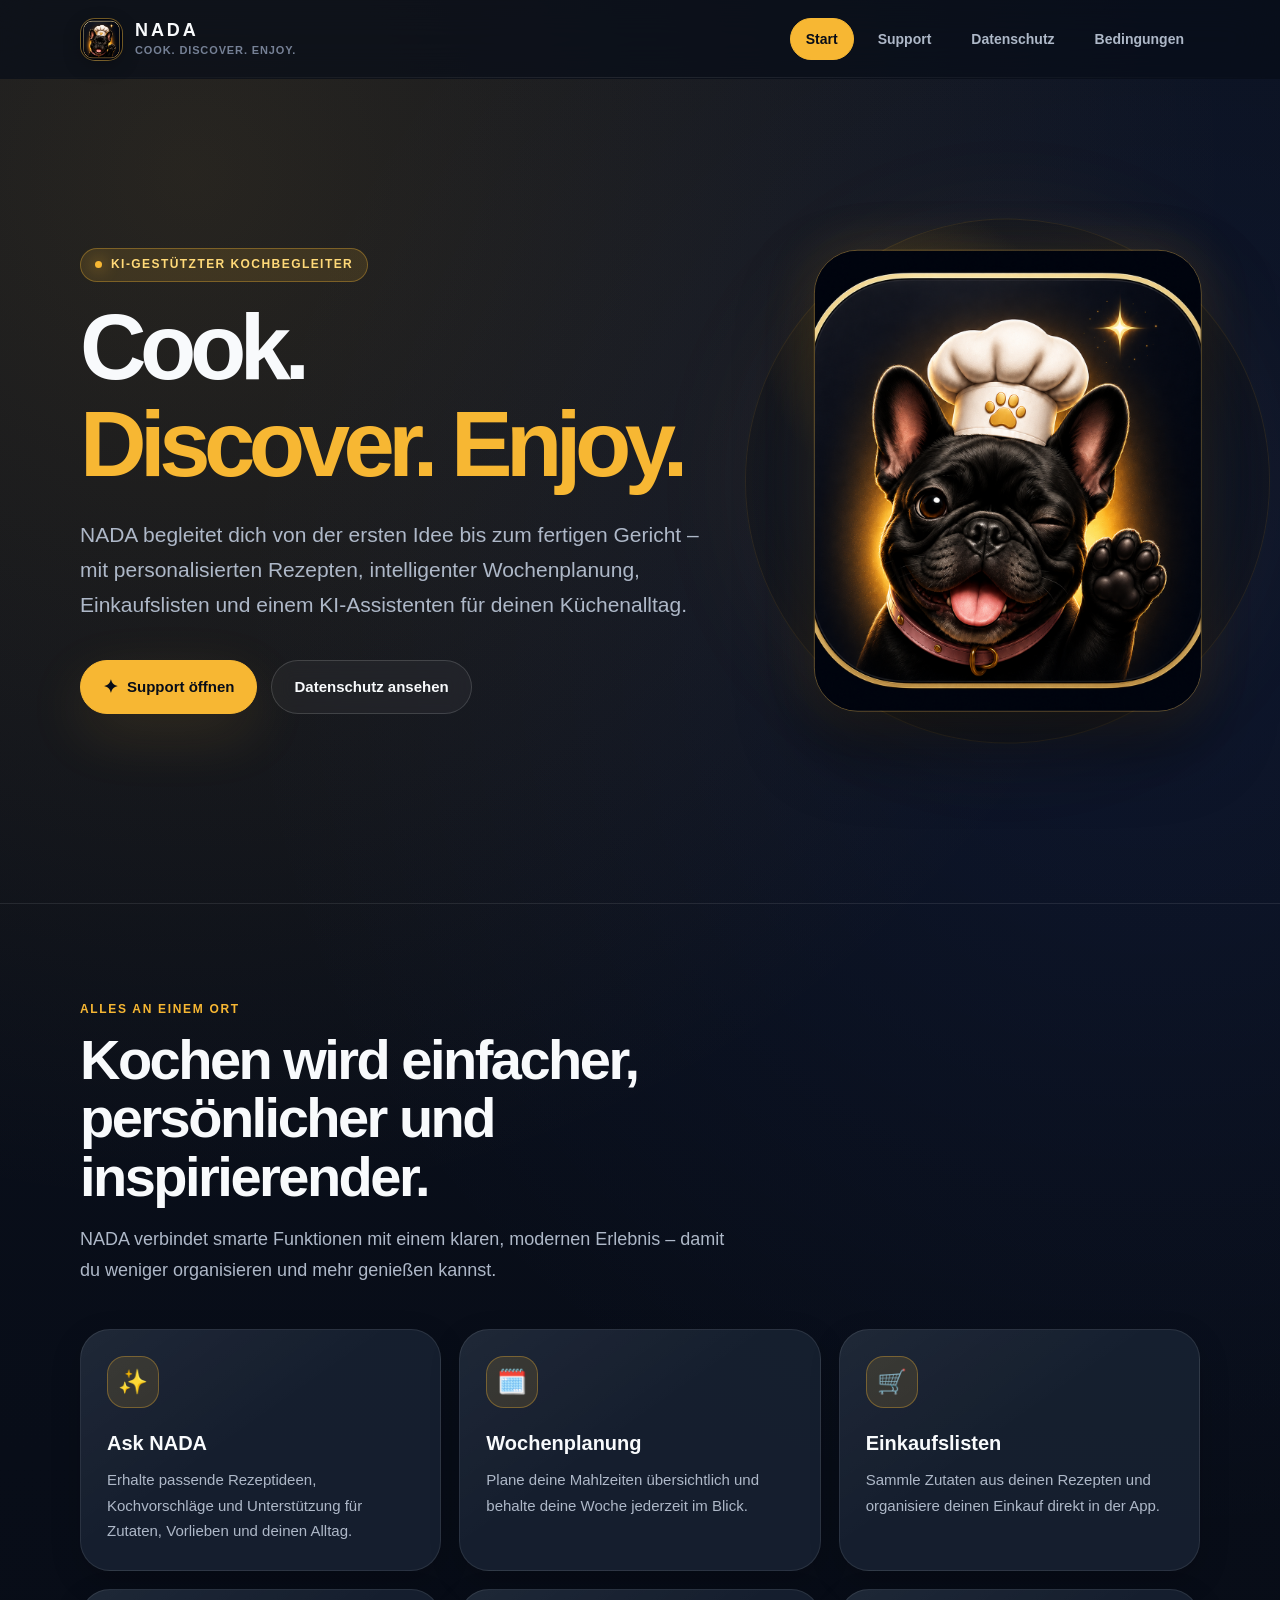
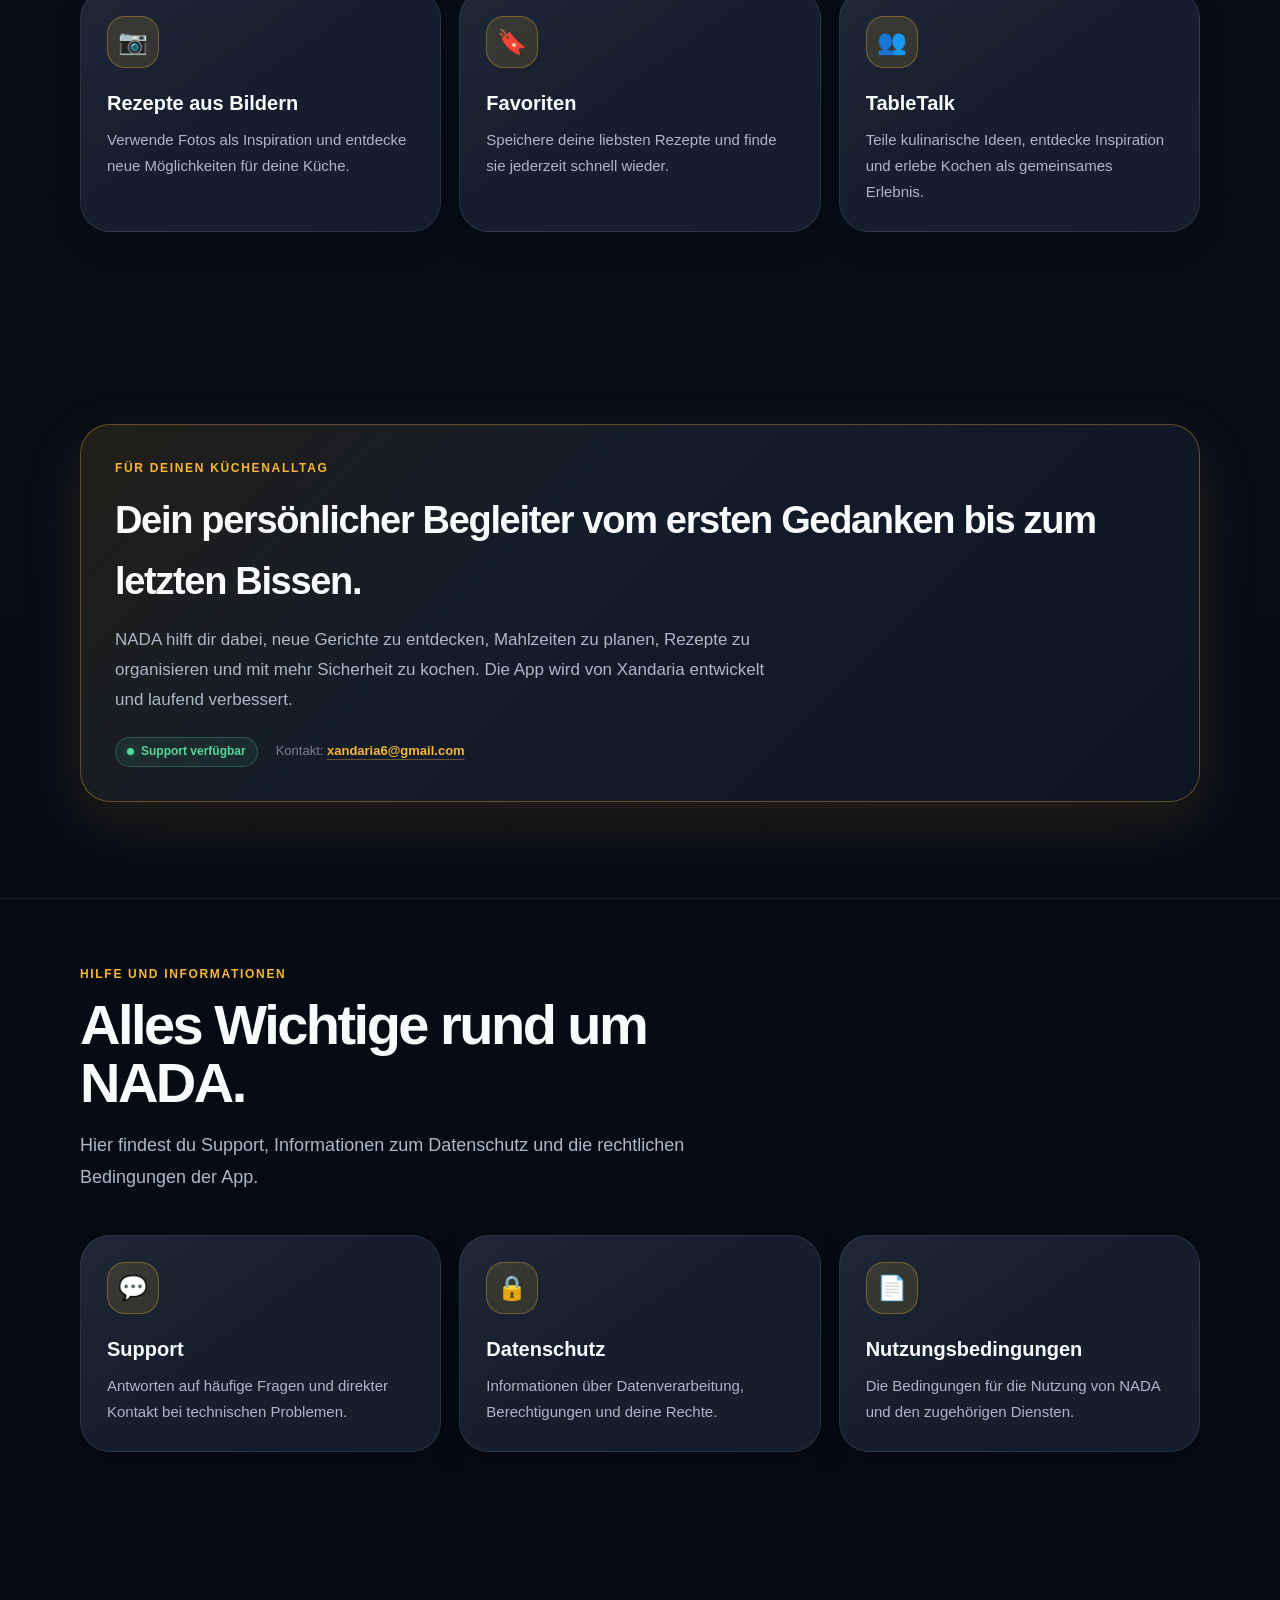
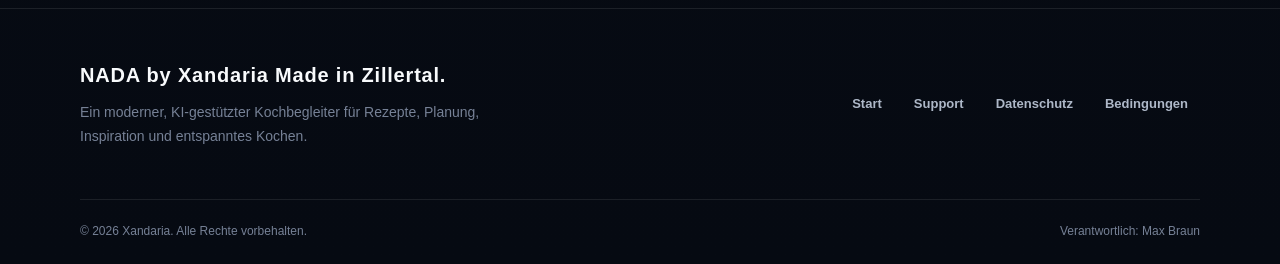
==== commit 99629379: "Update index.html" ====
--- a/index.html
+++ b/index.html
@@ -414,7 +414,7 @@
 
               <p class="card-description">
                 Die Bedingungen für die Nutzung von
-                NADA und den zugehörigen Diensten. Made in Zillertal
+                NADA und den zugehörigen Diensten.
               </p>
             </a>
           </div>
@@ -426,7 +426,7 @@
       <div class="site-shell footer-inner">
         <div class="footer-brand">
           <p class="footer-title">
-            NADA by Xandaria
+            NADA by Xandaria Made in Zillertal.
           </p>
 
           <p class="footer-description">
